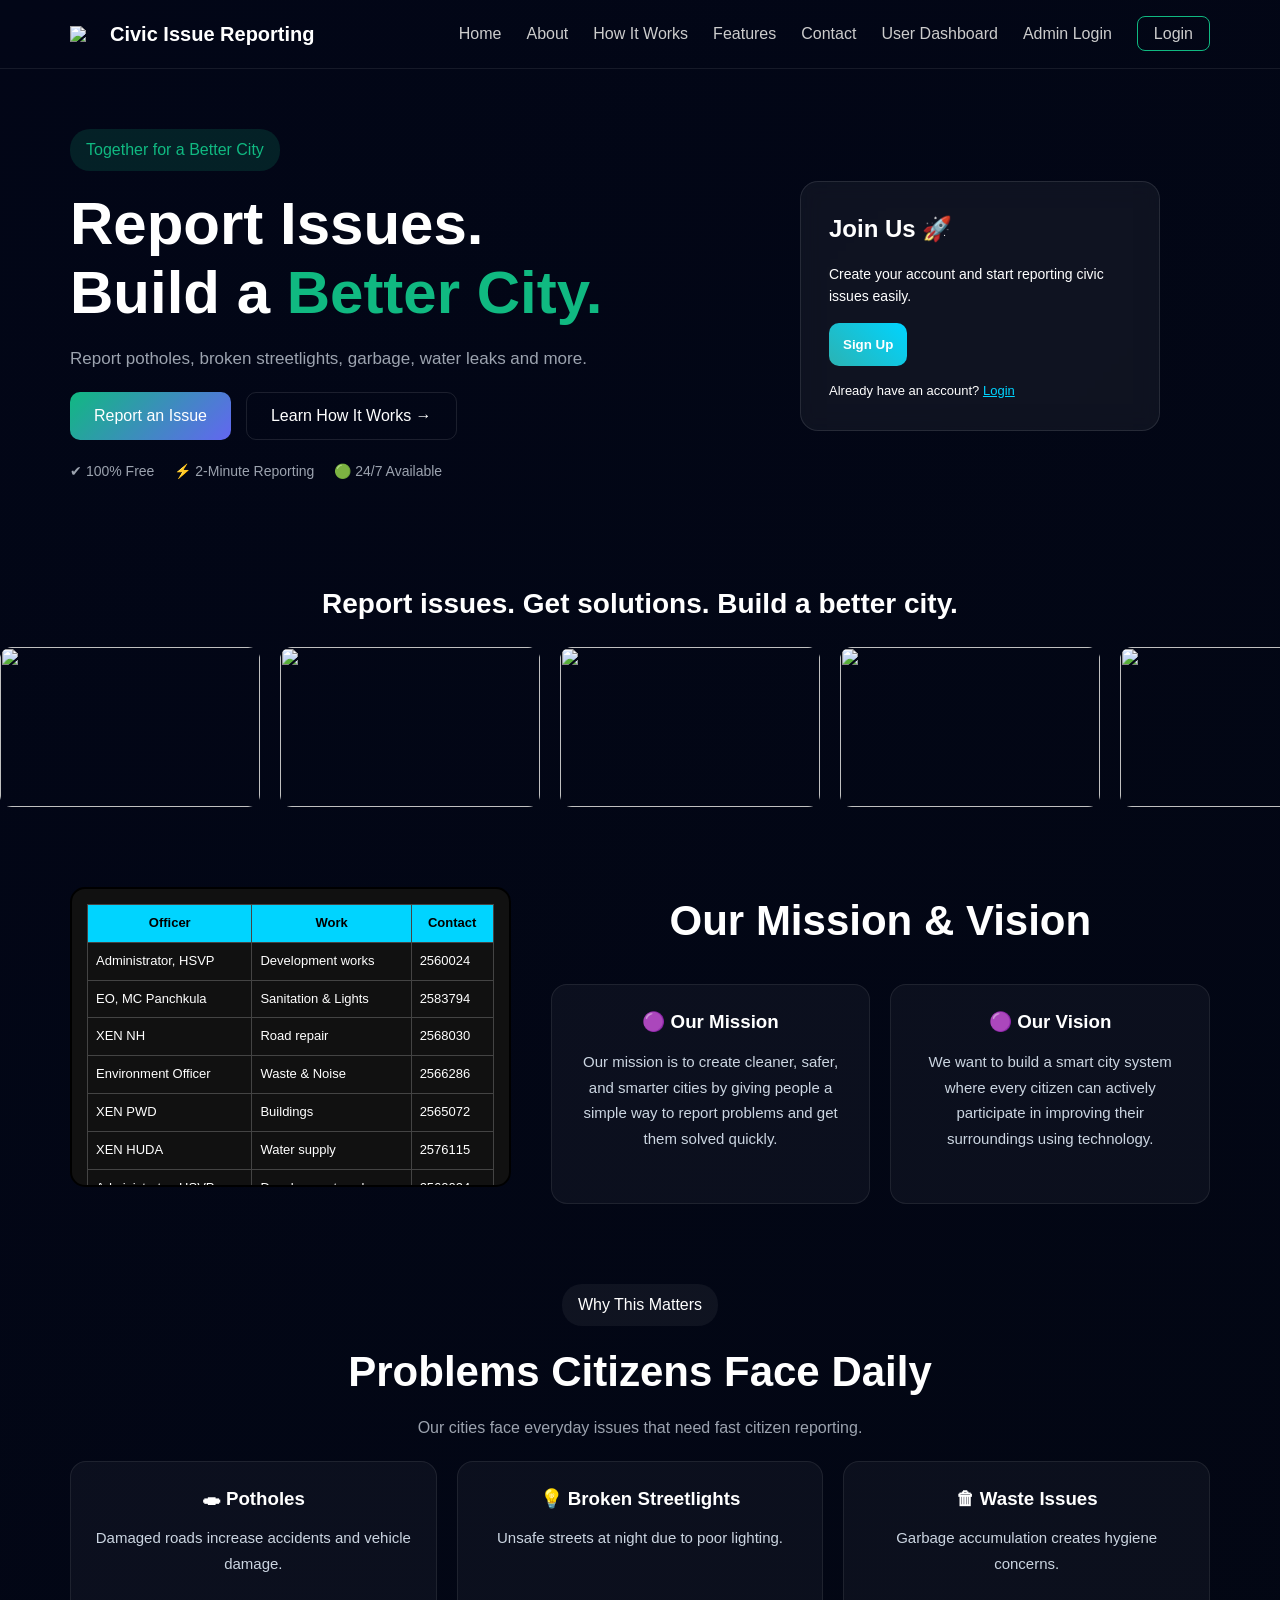
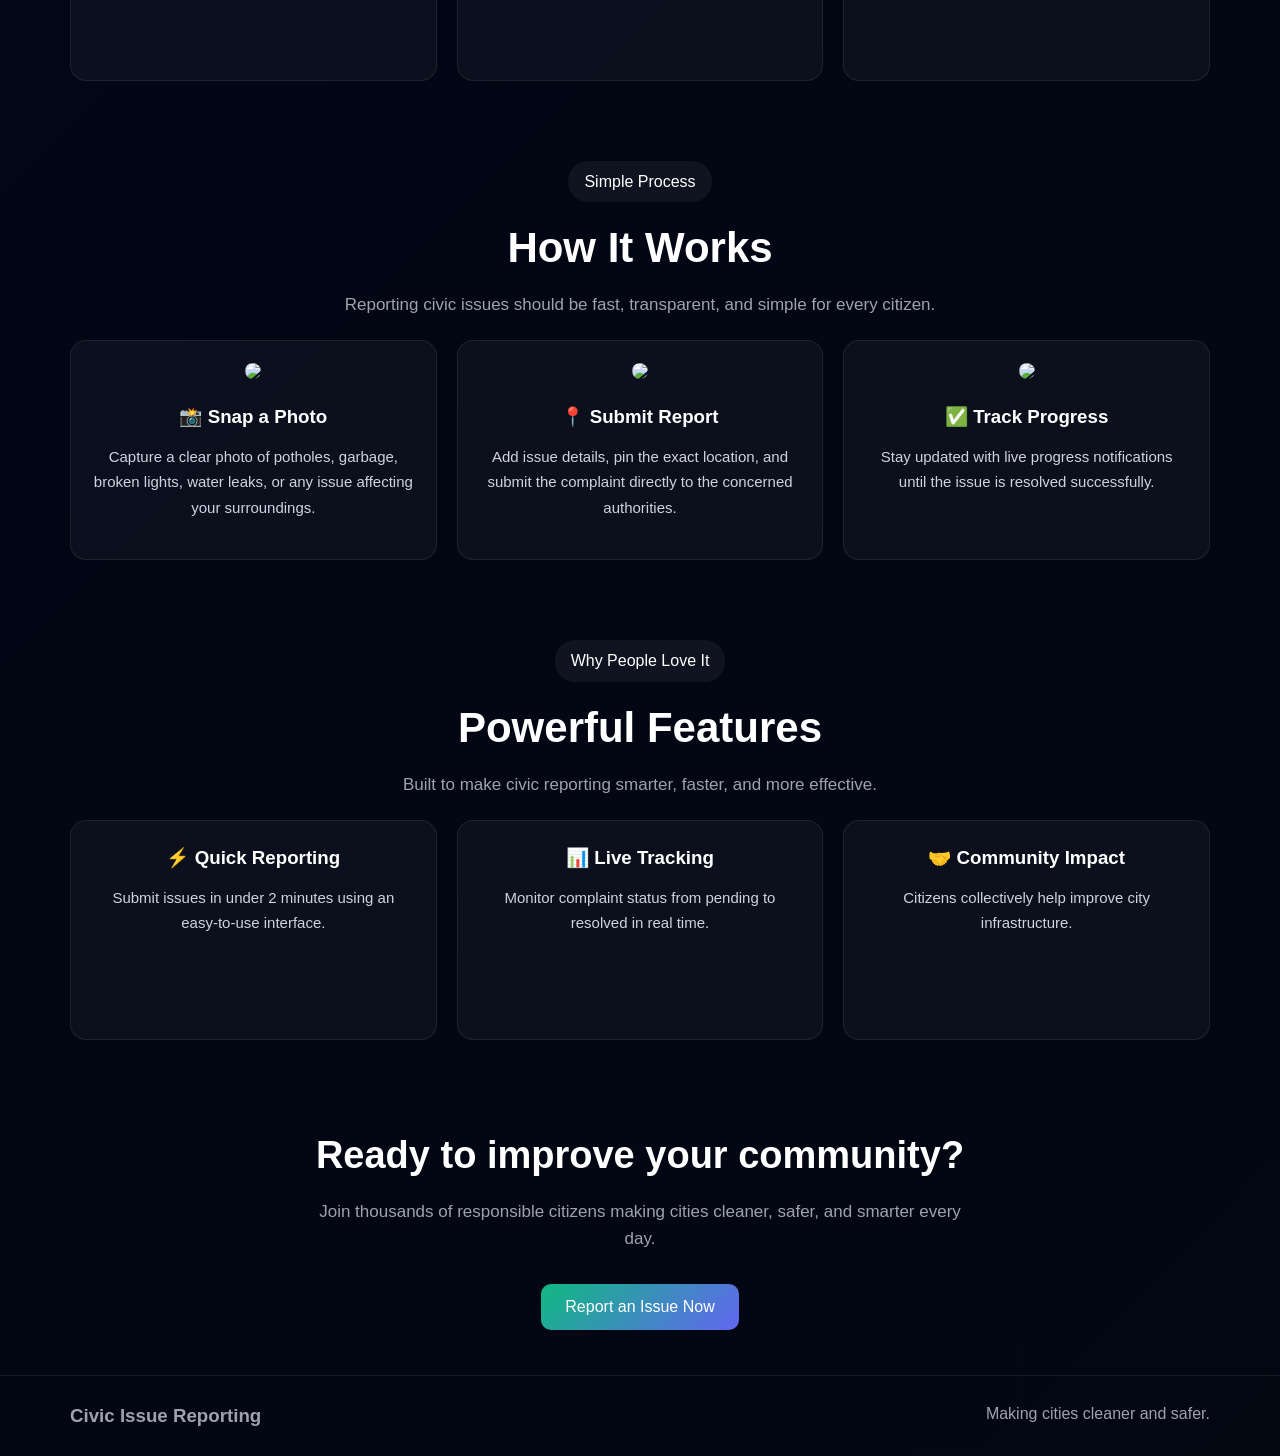
==== index.html @ 6d4c79d0 "Add files via upload" ====
<!DOCTYPE html>
<html lang="en">
<head>
<meta charset="UTF-8">
<meta name="viewport" content="width=device-width, initial-scale=1.0">
<title>Civic Issue Reporting</title>

<link rel="stylesheet" href="first.css">

<style>
    .mission-row {
    display: flex;
    gap: 20px;
    margin-top: 20px;
}

.mission-row .card {
    width: 50%;
}
.section {
    width: 100%;
    clear: both;
}

/* ✅ SIDE-BY-SIDE LAYOUT */
.mission-container {
    display: flex;
    gap: 40px;
    align-items: flex-start;
    justify-content: space-between;
}

/* ✅ TABLE LEFT */
.table-box {
    width: 40%;
    height: 300px;
    overflow: hidden;
    border: 2px solid black;
    background: #111;
    color: white;
}

/* ✅ MISSION RIGHT (CENTERED CONTENT) */
.mission-text {
    width: 60%;
    text-align: center;
    display: flex;
    flex-direction: column;
    justify-content: center;
}

/* ✅ FASTER TABLE SCROLL */
.info-table {
    width: 100%;
    border-collapse: collapse;
    animation: scrollUp 8s linear infinite;
}

.info-table th, .info-table td {
    border: 1px solid #444;
    padding: 8px;
    font-size: 13px;
}

.info-table th {
    background: #00d4ff;
    color: black;
}

/* animation */
@keyframes scrollUp {
    0% { transform: translateY(0); }
    100% { transform: translateY(-50%); }
}

/* ===== CAROUSEL ===== */
.carousel-title {
    text-align: center;
    color: white;
    font-size: 28px;
    font-weight: bold;
    margin-bottom: 20px;
}

.top-carousel {
    width: 100%;
    overflow: hidden;
    text-align: center;
    margin: 40px 0;
}

.carousel-track {
    display: flex;
    gap: 20px;
    width: max-content;
    animation: scrollLeft 20s linear infinite;
}

.carousel-track img {
    width: 260px;
    height: 160px;
    border-radius: 12px;
    object-fit: cover;
}

@keyframes scrollLeft {
    0% { transform: translateX(0); }
    100% { transform: translateX(-50%); }
}

html { scroll-behavior: smooth; }

.hero-form button {
    padding: 14px;
    border-radius: 10px;
    background: linear-gradient(45deg, #2bb3b3, #00d4ff);
    border: none;
    color: white;
    font-weight: bold;
    cursor: pointer;
}

#commentPopup { 
    position: fixed; bottom: 80px; right: 30px; 
    width: 300px; background: #fff; padding: 10px; 
    border-radius: 10px; box-shadow: 0 0 10px rgba(0,0,0,0.3);
}

#commentPopup.hidden { display: none; }

#commentText { width: 100%; height: 80px; margin-bottom: 10px; }
</style>
</head>

<body>

    <body>

   <!-- your whole website code -->

<script src="https://www.gstatic.com/dialogflow-console/fast/messenger/bootstrap.js?v=1"></script>
<df-messenger
  intent="WELCOME"
  chat-title="CivicAIAssistant"
  agent-id="93d76dc6-aee2-4631-a557-9e8f28a22e25"
  language-code="en"
></df-messenger>
<style>
df-messenger {
    --df-messenger-button-titlebar-color: #0d6efd;
    --df-messenger-chat-background-color: #1e1e2f;
    --df-messenger-font-color: rgb(16, 7, 7);
    --df-messenger-send-icon: #0d6efd;
    --df-messenger-user-message: #0d6efd;
}
</style>



<!-- NAVBAR -->
<nav class="navbar">
    <div class="logo">
        <img src="https://cdn-icons-png.flaticon.com/512/684/684908.png">
        Civic Issue Reporting
    </div>
    
    <ul class="nav-links">
        <li><a href="#">Home</a></li>
        <li><a href="#">About</a></li>
        <li><a href="#howItWorks">How It Works</a></li>
        <li><a href="#features">Features</a></li>
        <li><a href="contact.html">Contact</a></li>
        <li><a href="user.html">User Dashboard</a></li>
        <li><a href="admin-login.html">Admin Login</a></li>
        <li><a href="login.html" class="login-btn">Login</a></li>
    </ul>
</nav>

<!-- HERO -->
<section class="hero">

    <div class="hero-left">
        <span class="badge">Together for a Better City</span>
        <h1>Report Issues.<br>Build a <span>Better City.</span></h1>
        <p>Report potholes, broken streetlights, garbage, water leaks and more.</p>

        <div class="hero-buttons">
            <button onclick="goToReport()" class="primary">Report an Issue</button>
            <button class="secondary" onclick="scrollToHow()">Learn How It Works →</button>
        </div>

        <div class="mini-features">
            <span>✔ 100% Free</span>
            <span>⚡ 2-Minute Reporting</span>
            <span>🟢 24/7 Available</span>
        </div>
    </div>

    <div class="hero-form">
        <h2>Join Us 🚀</h2>
        <p style="margin: 15px 0; font-size: 14px;">
            Create your account and start reporting civic issues easily.
        </p>
        <button onclick="window.location.href='signup.html'">Sign Up</button>
        <p style="margin-top: 15px; font-size: 13px;">
            Already have an account?
            <a href="login.html" style="color:#00d4ff;">Login</a>
        </p>
    </div>

    <div class="right-comments" id="commentsFeed"></div>

</section>

<!-- CAROUSEL -->
<div class="top-carousel">
    <h2 class="carousel-title">
        Report issues. Get solutions. Build a better city.
    </h2>

    <div class="carousel-track">
        <img src="image/civic2.jpg">
        <img src="image/civic3.jpeg">
        <img src="image/env.png">
        <img src="image/fightfor.png">

        <img src="image/civic2.jpg">
        <img src="image/civic3.jpeg">
        <img src="image/env.png">
        <img src="image/fightfor.png">
    </div>
</div>

<!-- MISSION + TABLE -->
<section class="section mission-container">

    <!-- TABLE -->
    <div class="table-box">
        <table class="info-table">
            <thead>
                <tr>
                    <th>Officer</th>
                    <th>Work</th>
                    <th>Contact</th>
                </tr>
            </thead>

            <tbody>
                <tr><td>Administrator, HSVP</td><td>Development works</td><td>2560024</td></tr>
                <tr><td>EO, MC Panchkula</td><td>Sanitation & Lights</td><td>2583794</td></tr>
                <tr><td>XEN NH</td><td>Road repair</td><td>2568030</td></tr>
                <tr><td>Environment Officer</td><td>Waste & Noise</td><td>2566286</td></tr>
                <tr><td>XEN PWD</td><td>Buildings</td><td>2565072</td></tr>
                <tr><td>XEN HUDA</td><td>Water supply</td><td>2576115</td></tr>

                <tr><td>Administrator, HSVP</td><td>Development works</td><td>2560024</td></tr>
                <tr><td>EO, MC Panchkula</td><td>Sanitation & Lights</td><td>2583794</td></tr>
            </tbody>
        </table>
    </div>

    <!-- MISSION -->
    <div class="mission-text">
    <h2>Our Mission & Vision</h2>

    <div class="mission-row">
        <div class="card">
            <h3>🟣 Our Mission</h3>
            <p>
                Our mission is to create cleaner, safer, and smarter cities 
                by giving people a simple way to report problems and get them solved quickly.
            </p>
        </div>

        <div class="card">
            <h3>🟣 Our Vision</h3>
            <p>
                We want to build a smart city system where every citizen 
                can actively participate in improving their surroundings using technology.
            </p>
        </div>
    </div>
</div>

</section>
<!-- PROBLEM SECTION -->
<section class="section">
    <span class="section-tag">Why This Matters</span>
    <h2>Problems Citizens Face Daily</h2>
    <p style="text-align:center;">Our cities face everyday issues that need fast citizen reporting.</p>

    <div class="cards">
        <div class="card">
            <h3>🕳 Potholes</h3>
            <p>Damaged roads increase accidents and vehicle damage.</p>
        </div>

        <div class="card">
            <h3>💡 Broken Streetlights</h3>
            <p>Unsafe streets at night due to poor lighting.</p>
        </div>

        <div class="card">
            <h3>🗑 Waste Issues</h3>
            <p>Garbage accumulation creates hygiene concerns.</p>
        </div>
    </div>
</section>


<section class="section" id="howItWorks">
    <span class="section-tag">Simple Process</span>
    <h2>How It Works</h2>
    <p class="section-desc">
        Reporting civic issues should be fast, transparent, and simple for every citizen.
    </p>

    <div class="cards">
        <div class="card">
            <img src="image/camera.jpeg">
            <h3>📸 Snap a Photo</h3>
            <p>
                Capture a clear photo of potholes, garbage, broken lights,
                water leaks, or any issue affecting your surroundings.
            </p>
        </div>

        <div class="card">
            <img src="image/location.png">
            <h3>📍 Submit Report</h3>
            <p>
                Add issue details, pin the exact location, and submit the
                complaint directly to the concerned authorities.
            </p>
        </div>

        <div class="card">
            <img src="image/tracking.png">
            <h3>✅ Track Progress</h3>
            <p>
                Stay updated with live progress notifications until the issue
                is resolved successfully.
            </p>
        </div>
    </div>
</section>


<section class="section" id="features">
    <span class="section-tag">Why People Love It</span>
    <h2>Powerful Features</h2>
    <p class="section-desc">
        Built to make civic reporting smarter, faster, and more effective.
    </p>

    <div class="cards">
        <div class="card">
            <h3>⚡ Quick Reporting</h3>
            <p>
                Submit issues in under 2 minutes using an easy-to-use interface.
            </p>
        </div>

        <div class="card">
            <h3>📊 Live Tracking</h3>
            <p>
                Monitor complaint status from pending to resolved in real time.
            </p>
        </div>

        <div class="card">
            <h3>🤝 Community Impact</h3>
            <p>
                Citizens collectively help improve city infrastructure.
            </p>
        </div>
    </div>
</section>

<section class="cta">
    <h2>Ready to improve your community?</h2>
    <p>
        Join thousands of responsible citizens making cities cleaner,
        safer, and smarter every day.
    </p>
    <button onclick="goToReport()" class="primary" style="margin-top:20px;">
        Report an Issue Now
    </button>
</section>

<!-- FOOTER -->
<footer class="footer">
    <h3>Civic Issue Reporting</h3>
    <p>Making cities cleaner and safer.</p>
</footer>

<script>
function goToReport() { window.location.href = "index.html"; }
function scrollToHow() { document.getElementById("howItWorks").scrollIntoView({behavior:'smooth'}); }
</script>

<script type="module" src="first.js"></script>

</body>
</html>
---- first.css ----
/* RESET */
* {
    margin: 0;
    padding: 0;
    box-sizing: border-box;
}

body {
    background: linear-gradient(135deg, #020617, #030712);
    font-family: 'Segoe UI', sans-serif;
    color: white;
    line-height: 1.6;
}

/* NAVBAR */
.navbar {
    display: flex;
    justify-content: space-between;
    align-items: center;
    padding: 18px 70px;
    border-bottom: 1px solid rgba(255,255,255,0.08);
}

.logo {
    display: flex;
    align-items: center;
    font-weight: 600;
    font-size: 20px;
}

.logo img {
    width: 30px;
    margin-right: 10px;
}

.nav-links {
    display: flex;
    gap: 25px;
    list-style: none;
    align-items: center;
}

.nav-links a {
    color: #ccc;
    text-decoration: none;
    transition: 0.3s;
}

.nav-links a:hover {
    color: #10b981;
}

.login-btn {
    border: 1px solid #10b981;
    padding: 8px 16px;
    border-radius: 8px;
}

/* HERO */
.hero {
    display: flex;
    justify-content: space-between;
    align-items: center;
    padding: 60px 70px;
    gap: 50px;
}

.hero-left {
    flex: 1;
}

.hero-left h1 {
    font-size: 60px;
    margin-bottom: 18px;
    line-height: 1.15;
}

.hero-left span {
    color: #10b981;
}

.hero-left p {
    color: #9ca3af;
    margin-bottom: 20px;
    font-size: 17px;
}

.badge {
    display: inline-block;
    background: rgba(16,185,129,0.15);
    padding: 8px 16px;
    border-radius: 20px;
    margin-bottom: 18px;
}

/* BUTTONS */
.hero-buttons {
    display: flex;
    gap: 15px;
    margin-bottom: 20px;
}

.primary,
.secondary {
    padding: 14px 24px;
    border-radius: 10px;
    cursor: pointer;
    font-size: 16px;
}

.primary {
    background: linear-gradient(135deg,#10b981,#6366f1);
    border: none;
    color: white;
}

.secondary {
    border: 1px solid rgba(255,255,255,0.1);
    background: transparent;
    color: white;
}

/* MINI FEATURES */
.mini-features {
    display: flex;
    gap: 20px;
    flex-wrap: wrap;
}

.mini-features span {
    color: #9ca3af;
    font-size: 14px;
}

/* HERO FORM */
.hero-form {
    width: 360px;
    background: rgba(255,255,255,0.05);
    backdrop-filter: blur(10px);
    padding: 28px;
    border-radius: 18px;
    border: 1px solid rgba(255,255,255,0.1);
}

/* CAROUSEL */
.top-carousel {
    margin: 25px 0;
    text-align: center;
}

.carousel-title {
    font-size: 34px;
    margin-bottom: 20px;
}

.carousel-track {
    display: flex;
    gap: 20px;
    overflow: hidden;
    justify-content: center;
    flex-wrap: wrap;
}

.carousel-track img {
    width: 240px;
    height: 150px;
    border-radius: 15px;
    object-fit: cover;
}

/* GENERAL SECTION */
.section {
    padding: 40px 70px;
}

.section h2 {
    text-align: center;
    font-size: 42px;
    margin-bottom: 10px;
}

.section p {
    color: #9ca3af;
}

.section-tag {
    display: block;
    width: fit-content;
    margin: 0 auto 12px;
    background: rgba(255,255,255,0.05);
    padding: 8px 16px;
    border-radius: 20px;
}

/* SECTION DESCRIPTION */
.section-desc {
    text-align: center;
    max-width: 700px;
    margin: 0 auto 20px;
    color: #9ca3af;
    font-size: 17px;
    line-height: 1.7;
}

/* MISSION */
.mission-container {
    display: flex;
    gap: 30px;
    align-items: center;
}

.table-box {
    width: 40%;
    background: rgba(255,255,255,0.03);
    border-radius: 15px;
    padding: 15px;
}

.info-table {
    width: 100%;
    border-collapse: collapse;
}

.info-table td,
.info-table th {
    border: 1px solid rgba(255,255,255,0.1);
    padding: 10px;
}

.mission-text {
    width: 60%;
}

.mission-row {
    display: flex;
    gap: 20px;
    margin-top: 15px;
}

/* CARDS */
.cards {
    display: grid;
    grid-template-columns: repeat(3, 1fr);
    gap: 20px;
    margin-top: 20px;
}

.card {
    padding: 22px;
    border-radius: 16px;
    background: rgba(255,255,255,0.04);
    border: 1px solid rgba(255,255,255,0.08);
    min-height: 220px;
    text-align: center;
    transition: 0.3s;
}

.card:hover {
    transform: translateY(-5px);
}

.card img {
    width: 170px;
    margin-bottom: 15px;
    border-radius: 12px;
}

.card p {
    margin-top: 12px;
    line-height: 1.7;
    font-size: 15px;
    color: #cbd5e1;
}

/* CTA */
.cta {
    text-align: center;
    padding: 45px 70px;
}

.cta h2 {
    font-size: 38px;
    margin-bottom: 10px;
}

.cta p {
    max-width: 650px;
    margin: 12px auto;
    font-size: 17px;
    color: #9ca3af;
}

/* FOOTER */
.footer {
    display: flex;
    justify-content: space-between;
    padding: 25px 70px;
    border-top: 1px solid rgba(255,255,255,0.08);
    color: #9ca3af;
}

/* RESPONSIVE */
@media(max-width: 900px) {
    .hero,
    .mission-container,
    .mission-row,
    .footer {
        flex-direction: column;
    }

    .cards {
        grid-template-columns: 1fr;
    }

    .hero-form,
    .mission-text,
    .table-box {
        width: 100%;
    }

    .hero-left h1 {
        font-size: 42px;
    }

    .section,
    .hero,
    .navbar {
        padding-left: 20px;
        padding-right: 20px;
    }
}
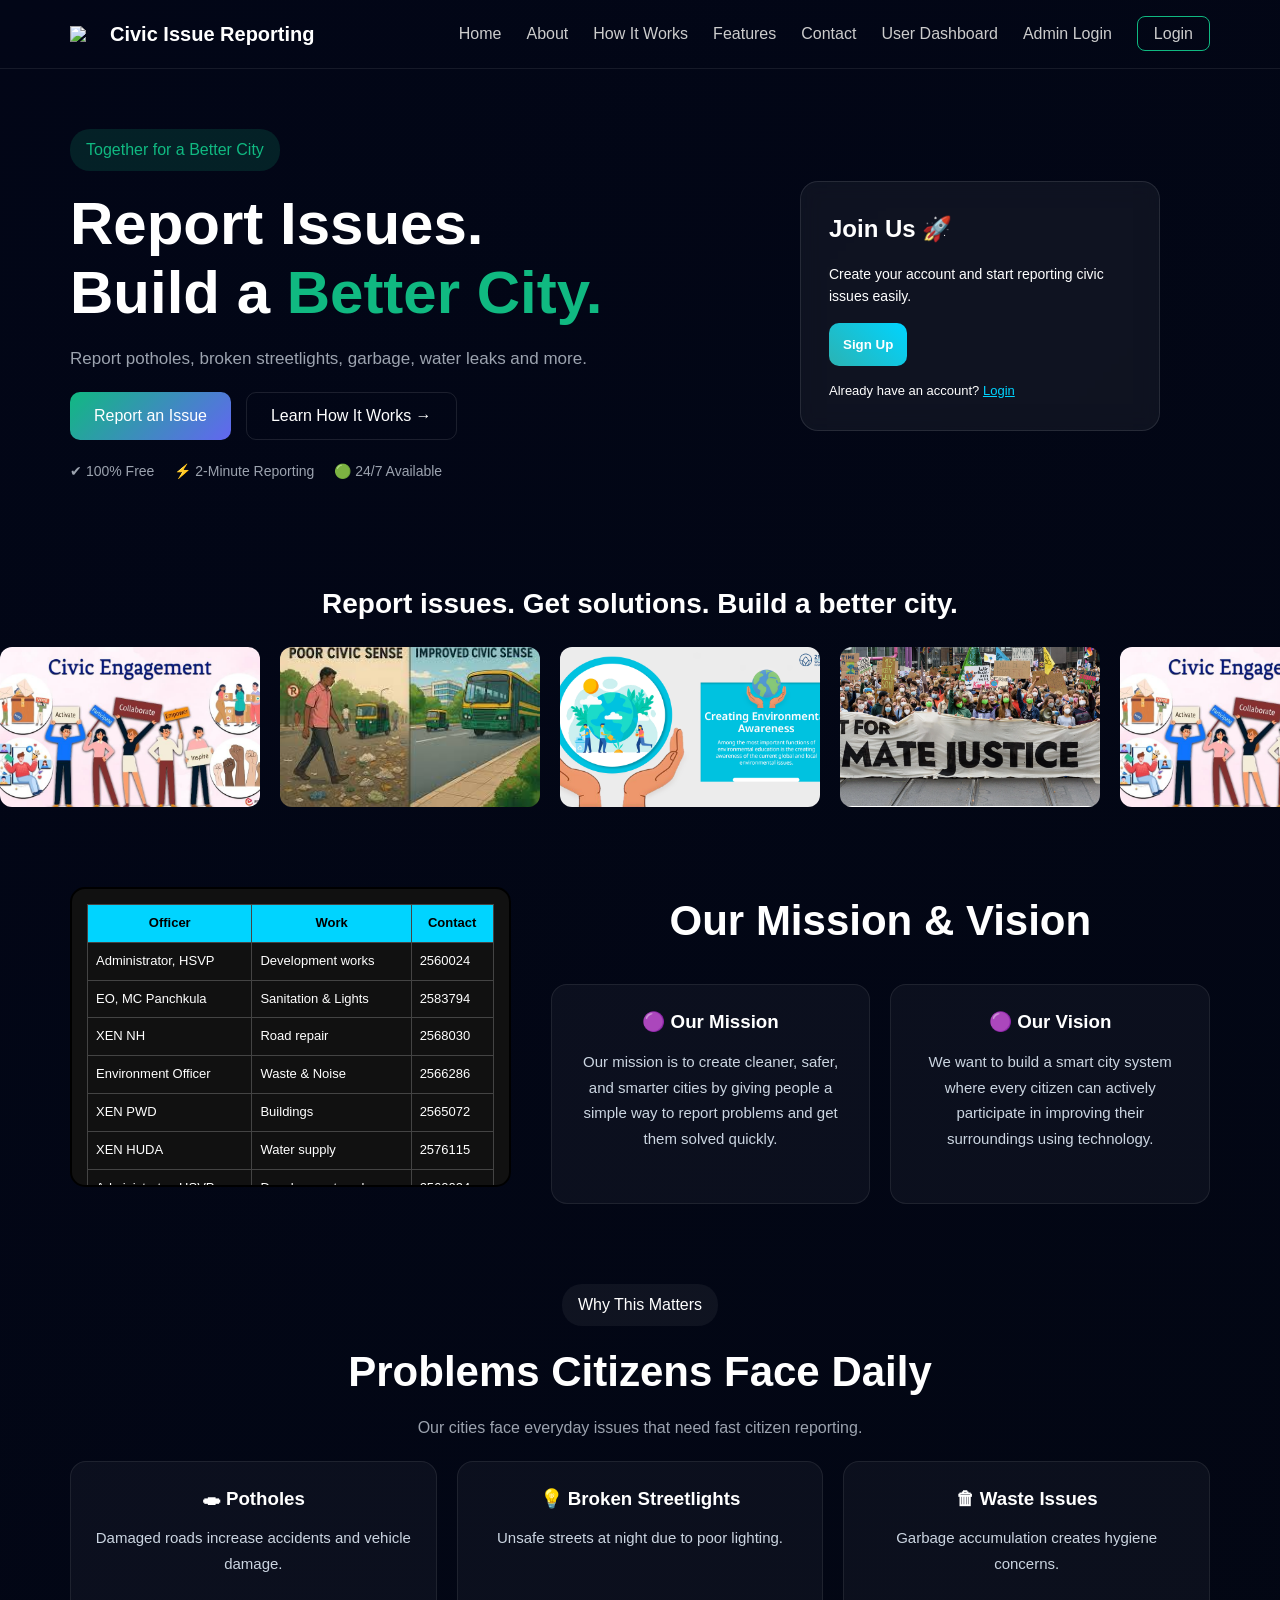
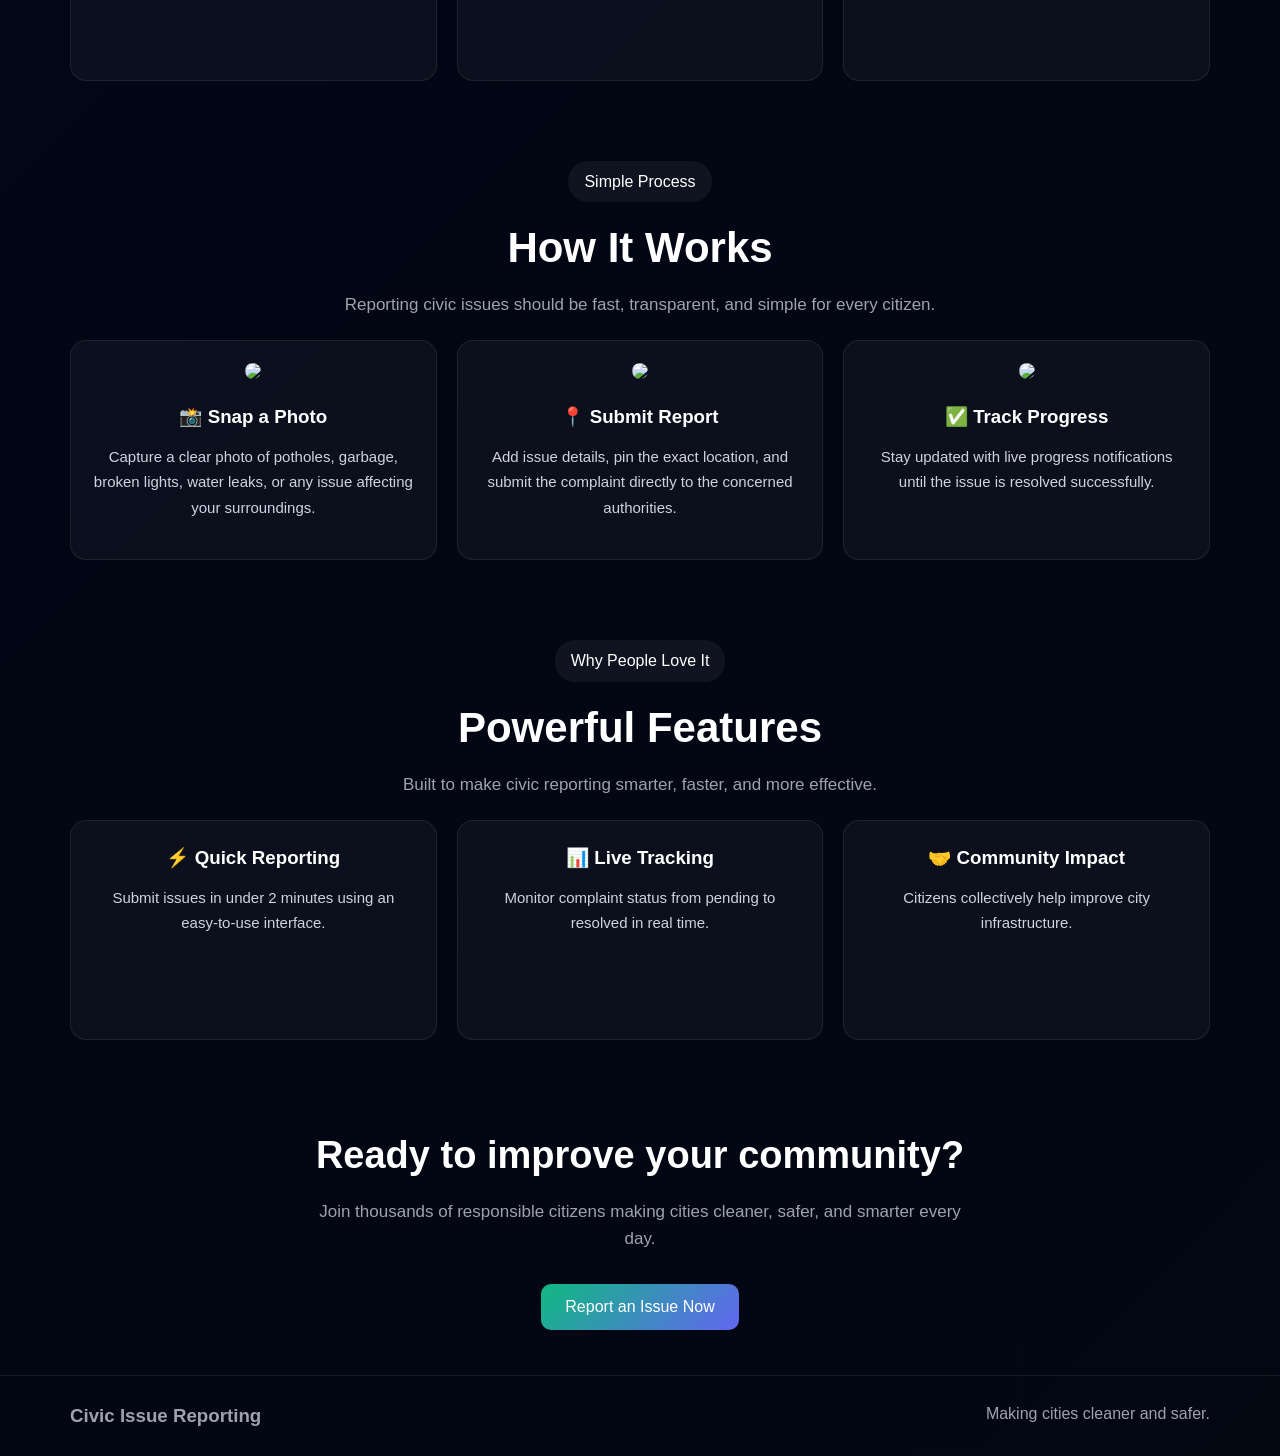
==== commit 9e183db4: "Updated landing page UI and fixed image paths" ====
--- a/index.html
+++ b/index.html
@@ -219,15 +219,15 @@
     </h2>
 
     <div class="carousel-track">
-        <img src="image/civic2.jpg">
-        <img src="image/civic3.jpeg">
-        <img src="image/env.png">
-        <img src="image/fightfor.png">
-
-        <img src="image/civic2.jpg">
-        <img src="image/civic3.jpeg">
-        <img src="image/env.png">
-        <img src="image/fightfor.png">
+        <img src="civic2.jpg">
+        <img src="civic3.jpeg">
+        <img src="env.png">
+        <img src="fightfor.png">
+
+        <img src="civic2.jpg">
+        <img src="civic3.jpeg">
+        <img src="env.png">
+        <img src="fightfor.png">
     </div>
 </div>
 
@@ -402,4 +402,4 @@
 <script type="module" src="first.js"></script>
 
 </body>
-</html>+</html>
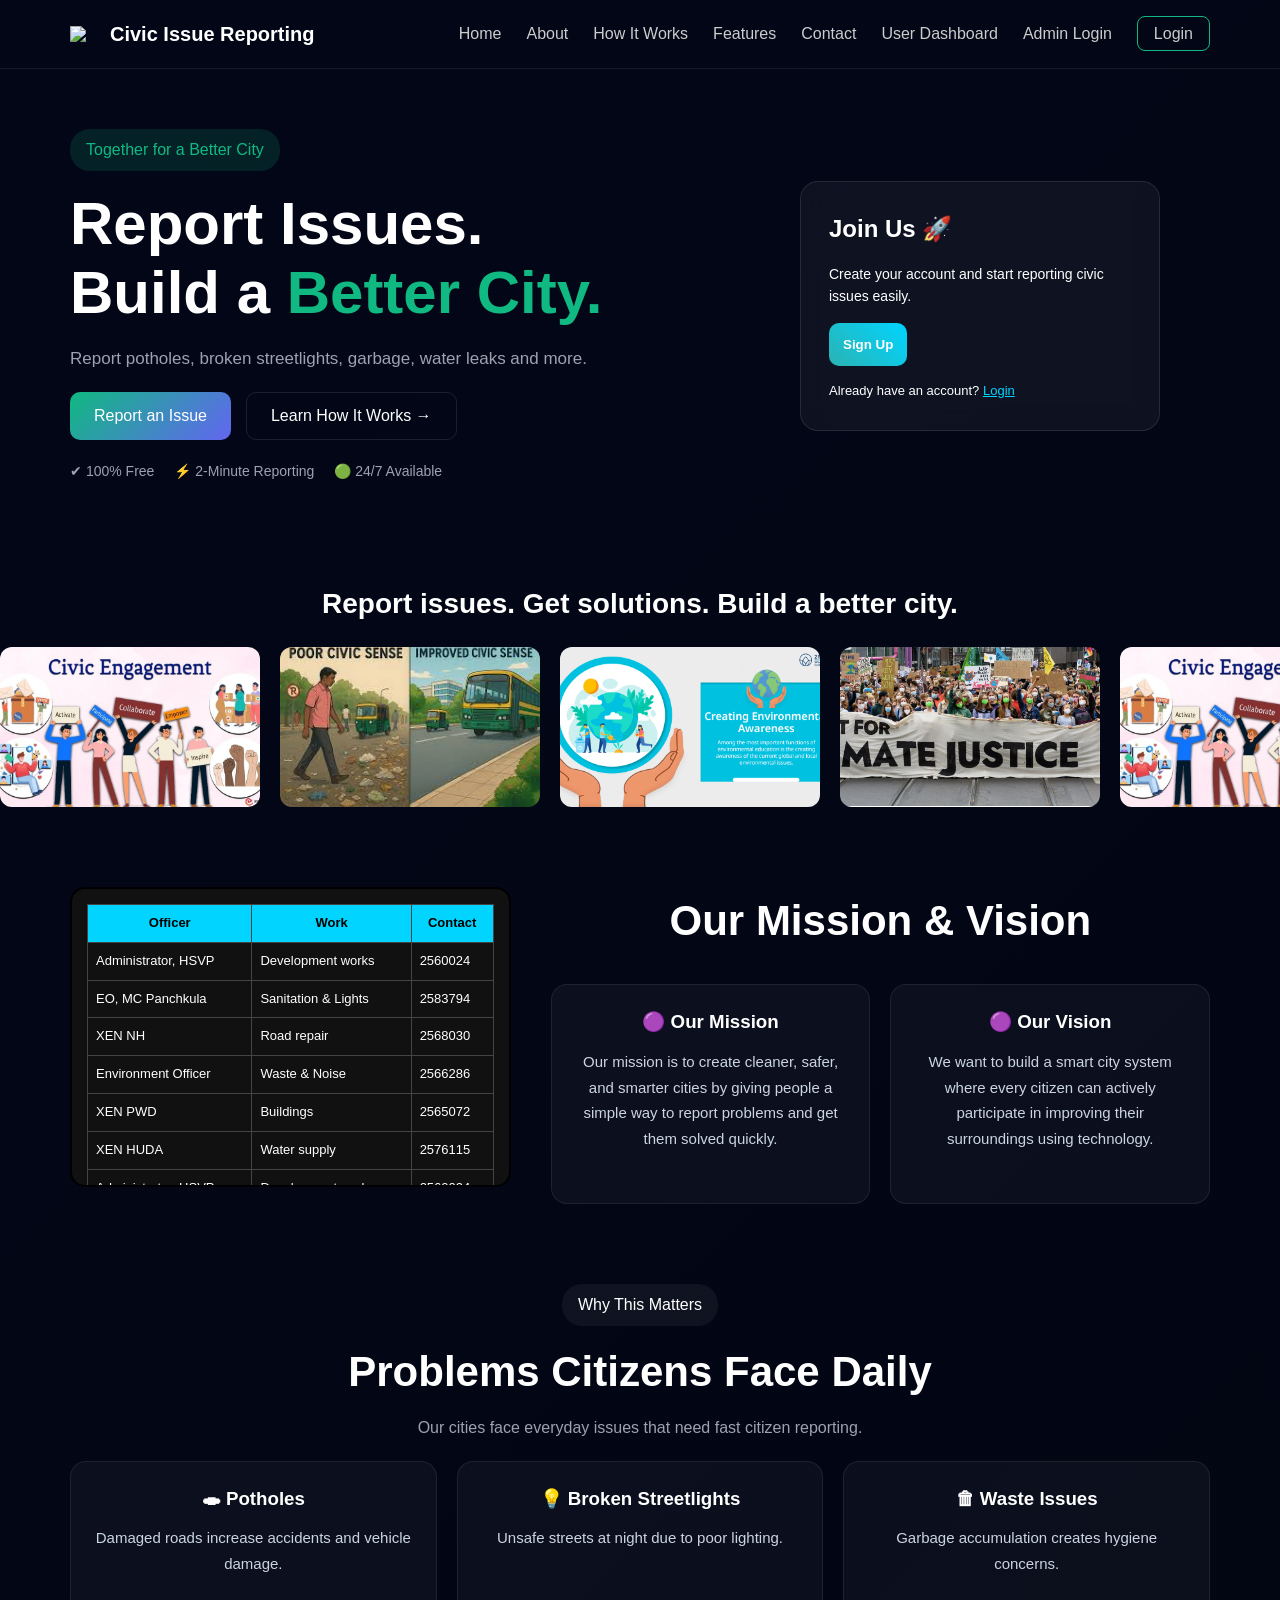
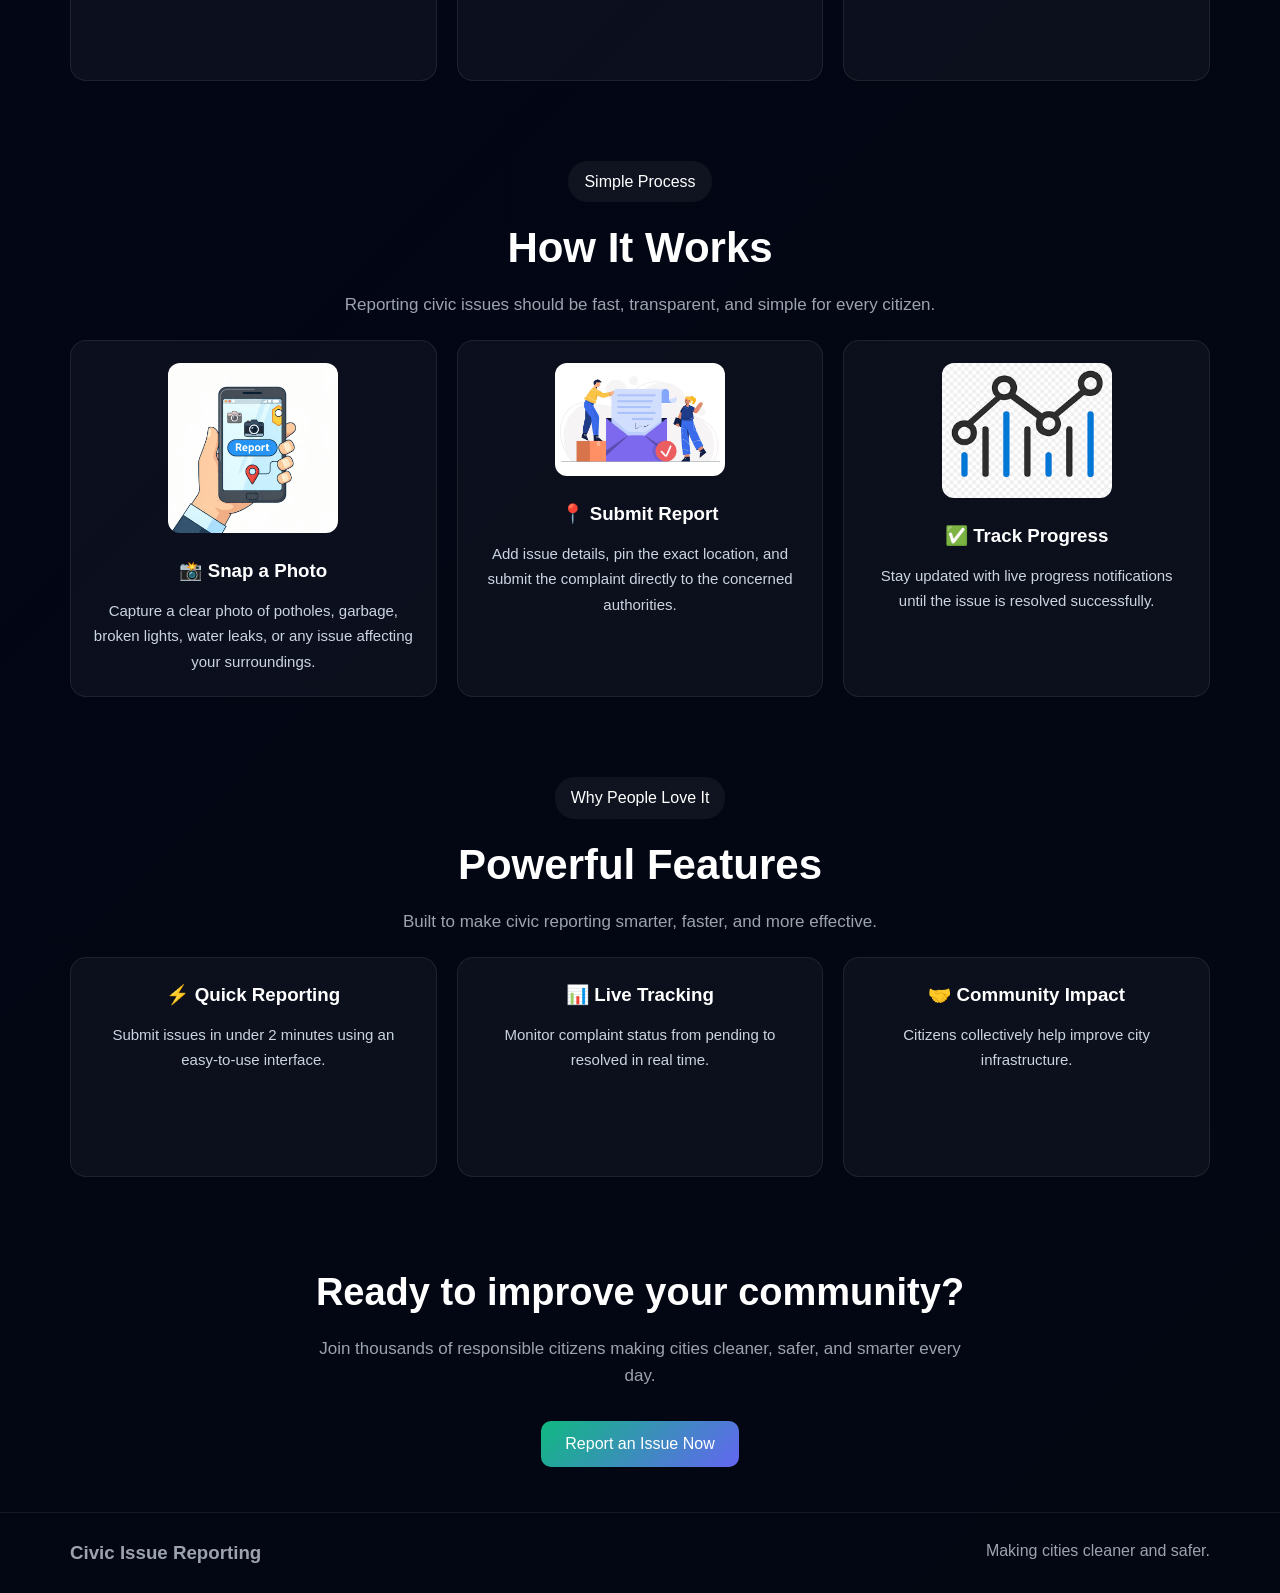
==== commit 223034f2: "Update index.html" ====
--- a/index.html
+++ b/index.html
@@ -317,7 +317,7 @@
 
     <div class="cards">
         <div class="card">
-            <img src="image/camera.jpeg">
+            <img src="camera.jpeg">
             <h3>📸 Snap a Photo</h3>
             <p>
                 Capture a clear photo of potholes, garbage, broken lights,
@@ -326,7 +326,7 @@
         </div>
 
         <div class="card">
-            <img src="image/location.png">
+            <img src="location.png">
             <h3>📍 Submit Report</h3>
             <p>
                 Add issue details, pin the exact location, and submit the
@@ -335,7 +335,7 @@
         </div>
 
         <div class="card">
-            <img src="image/tracking.png">
+            <img src="tracking.png">
             <h3>✅ Track Progress</h3>
             <p>
                 Stay updated with live progress notifications until the issue
